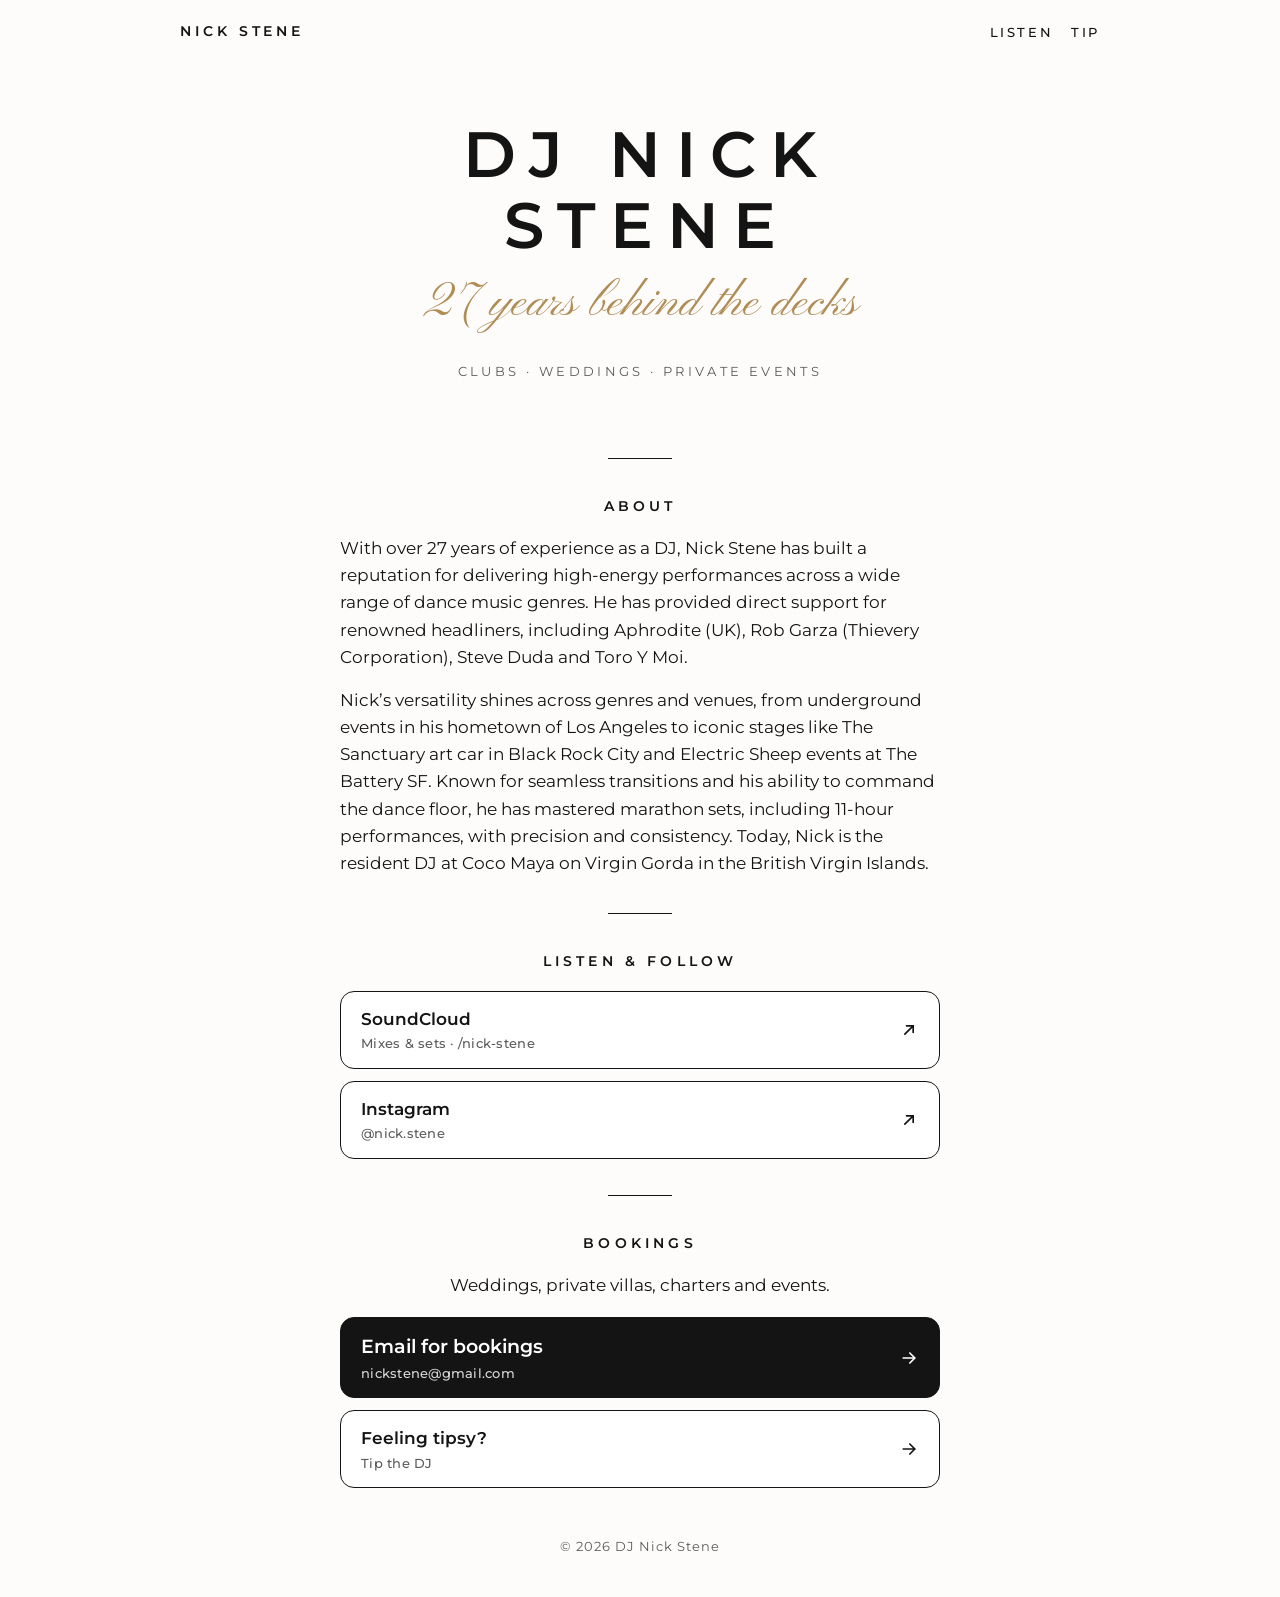
==== index.html @ c1dc42b6 "Add DJ Nick Stene site: home page and /tip page Co-Authored-By: Claude Opus 5.5 <noreply@anthropic.c" ====
<!doctype html>
<html lang="en">
<head>
<meta charset="utf-8">
<meta name="viewport" content="width=device-width, initial-scale=1">
<title>DJ Nick Stene</title>
<meta name="description" content="DJ Nick Stene: 27 years of high-energy dance music for clubs, weddings and private events. Listen on SoundCloud and follow on Instagram.">
<meta property="og:title" content="DJ Nick Stene">
<meta property="og:description" content="27 years behind the decks. Clubs, weddings and private events.">
<meta property="og:url" content="https://djnickstene.com/">
<link rel="preconnect" href="https://fonts.googleapis.com">
<link rel="preconnect" href="https://fonts.gstatic.com" crossorigin>
<link rel="stylesheet" href="https://fonts.googleapis.com/css2?family=Montserrat:wght@400;500;600&family=Pinyon+Script&display=swap">
<link rel="stylesheet" href="/style.css">
</head>
<body>
<header class="top">
  <a class="brand" href="/">Nick Stene</a>
  <nav><a href="#listen">Listen</a><a href="/tip/">Tip</a></nav>
</header>

<main class="wrap">
  <section class="hero">
    <h1>DJ NICK STENE</h1>
    <span class="script">27 years behind the decks</span>
    <p class="tag">Clubs · Weddings · Private events</p>
  </section>

  <hr class="rule">

  <section class="bio" aria-labelledby="about">
    <h2 id="about">About</h2>
    <p>With over 27 years of experience as a DJ, Nick Stene has built a reputation for delivering high-energy performances across a wide range of dance music genres. He has provided direct support for renowned headliners, including Aphrodite (UK), Rob Garza (Thievery Corporation), Steve Duda and Toro Y Moi.</p>
    <p>Nick’s versatility shines across genres and venues, from underground events in his hometown of Los Angeles to iconic stages like The Sanctuary art car in Black Rock City and Electric Sheep events at The Battery SF. Known for seamless transitions and his ability to command the dance floor, he has mastered marathon sets, including 11-hour performances, with precision and consistency. Today, Nick is the resident DJ at Coco Maya on Virgin Gorda in the British Virgin Islands.</p>
  </section>

  <hr class="rule">

  <section id="listen" aria-labelledby="listen-h">
    <h2 id="listen-h">Listen &amp; follow</h2>
    <div class="stack">
      <a class="btn" href="https://soundcloud.com/nick-stene">
        <span>SoundCloud<small>Mixes &amp; sets · /nick-stene</small></span>
        <svg class="arrow" viewBox="0 0 24 24" fill="none" stroke="currentColor" stroke-width="2" stroke-linecap="round" aria-hidden="true"><path d="M7 17 17 7M9 7h8v8"/></svg>
      </a>
      <a class="btn" href="https://www.instagram.com/nick.stene/">
        <span>Instagram<small>@nick.stene</small></span>
        <svg class="arrow" viewBox="0 0 24 24" fill="none" stroke="currentColor" stroke-width="2" stroke-linecap="round" aria-hidden="true"><path d="M7 17 17 7M9 7h8v8"/></svg>
      </a>
    </div>
  </section>

  <hr class="rule">

  <section aria-labelledby="book">
    <h2 id="book">Bookings</h2>
    <p style="text-align:center;margin:0 0 18px">Weddings, private villas, charters and events.</p>
    <div class="stack">
      <a class="btn primary" href="mailto:nickstene@gmail.com?subject=Booking%20inquiry">
        <span>Email for bookings<small>nickstene@gmail.com</small></span>
        <svg class="arrow" viewBox="0 0 24 24" fill="none" stroke="currentColor" stroke-width="2" stroke-linecap="round" aria-hidden="true"><path d="M5 12h14M13 6l6 6-6 6"/></svg>
      </a>
      <a class="btn" href="/tip/">
        <span>Feeling tipsy?<small>Tip the DJ</small></span>
        <svg class="arrow" viewBox="0 0 24 24" fill="none" stroke="currentColor" stroke-width="2" stroke-linecap="round" aria-hidden="true"><path d="M5 12h14M13 6l6 6-6 6"/></svg>
      </a>
    </div>
  </section>
</main>

<footer>© <span id="y"></span> DJ Nick Stene</footer>
<script>document.getElementById('y').textContent = new Date().getFullYear();</script>
</body>
</html>
---- style.css ----
:root {
  --ink: #141414;
  --muted: #5c5c5c;
  --paper: #fdfcfa;
  --line: #141414;
  --soft: #f1eee8;
  --accent: #b08d57;
  --radius: 14px;
}
* { box-sizing: border-box; }
html { -webkit-text-size-adjust: 100%; }
body {
  margin: 0;
  background: var(--paper);
  color: var(--ink);
  font-family: "Montserrat", system-ui, -apple-system, "Segoe UI", sans-serif;
  font-size: 17px;
  line-height: 1.6;
}
a { color: var(--ink); }
img { max-width: 100%; display: block; }

.wrap { max-width: 640px; margin: 0 auto; padding: 0 20px; }

.top {
  display: flex; justify-content: space-between; align-items: center;
  padding: 18px 20px; max-width: 960px; margin: 0 auto;
}
.brand {
  font-weight: 600; letter-spacing: 0.28em; text-transform: uppercase;
  font-size: 14px; text-decoration: none;
}
.top nav a {
  font-size: 13px; letter-spacing: 0.2em; text-transform: uppercase;
  text-decoration: none; margin-left: 18px; font-weight: 500;
}
.top nav a:hover, .brand:hover { color: var(--accent); }

.caps {
  font-weight: 500; letter-spacing: 0.32em; text-transform: uppercase;
}
.script {
  font-family: "Pinyon Script", "Snell Roundhand", cursive;
  font-weight: 400; letter-spacing: 0; text-transform: none;
}

/* Home hero */
.hero { text-align: center; padding: 56px 0 40px; }
.hero h1 {
  margin: 0; font-size: clamp(34px, 9vw, 64px); font-weight: 600;
  letter-spacing: 0.22em; padding-left: 0.22em; line-height: 1.1;
}
.hero .script { display: block; font-size: clamp(30px, 8vw, 48px); margin-top: 6px; color: var(--accent); }
.hero p.tag {
  margin: 18px 0 0; font-size: 13px; letter-spacing: 0.26em;
  text-transform: uppercase; color: var(--muted);
}

.rule { width: 64px; height: 1px; background: var(--line); margin: 36px auto; border: 0; }

section h2 {
  text-align: center; font-size: 14px; font-weight: 600;
  letter-spacing: 0.3em; text-transform: uppercase; margin: 0 0 18px;
}
.bio p { margin: 0 0 16px; text-wrap: pretty; }

/* Buttons */
.stack { display: flex; flex-direction: column; gap: 12px; }
.btn {
  display: flex; align-items: center; justify-content: space-between; gap: 12px;
  min-height: 60px; padding: 14px 20px;
  border: 1.5px solid var(--line); border-radius: var(--radius);
  background: #fff; color: var(--ink); text-decoration: none;
  font: inherit; font-weight: 600; font-size: 17px; cursor: pointer; width: 100%; text-align: left;
}
.btn small { display: block; font-weight: 500; font-size: 13px; color: var(--muted); letter-spacing: 0.02em; }
.btn .arrow { flex: none; width: 20px; height: 20px; }
.btn:hover { background: var(--soft); }
.btn:focus-visible, summary:focus-visible { outline: 3px solid var(--accent); outline-offset: 2px; }
.btn.primary { background: var(--ink); color: #fff; min-height: 72px; font-size: 19px; }
.btn.primary small { color: #d9d9d9; }
.btn.primary:hover { background: #2b2b2b; }
.btn.pending { opacity: 0.55; pointer-events: none; }

.row { display: grid; grid-template-columns: 1fr 1fr; gap: 12px; }

/* Zelle + Tap to Cash panels */
details.panel {
  border: 1.5px solid var(--line); border-radius: var(--radius); background: #fff;
}
details.panel summary {
  list-style: none; cursor: pointer; min-height: 60px; padding: 14px 20px;
  display: flex; align-items: center; justify-content: space-between; gap: 12px;
  font-weight: 600;
}
details.panel summary::-webkit-details-marker { display: none; }
details.panel summary small { display: block; font-weight: 500; font-size: 13px; color: var(--muted); }
details.panel .chev { transition: transform .2s; width: 20px; height: 20px; flex: none; }
details.panel[open] .chev { transform: rotate(180deg); }
details.panel .body { padding: 0 20px 18px; }
details.panel ol { margin: 0; padding-left: 22px; }
details.panel li { margin-bottom: 6px; }
.note { font-size: 14px; color: var(--muted); margin: 12px 0 0; }

.copyline {
  display: flex; gap: 10px; align-items: center; flex-wrap: wrap;
  background: var(--soft); border-radius: 10px; padding: 12px 14px;
}
.copyline code { font-family: inherit; font-weight: 600; font-size: 16px; word-break: break-all; flex: 1 1 200px; }
.copy {
  min-height: 44px; padding: 8px 16px; border-radius: 10px; border: 1.5px solid var(--line);
  background: #fff; font: inherit; font-weight: 600; font-size: 15px; cursor: pointer;
}
.copy:hover { background: var(--ink); color: #fff; }

/* Tip page header */
.tiphead { text-align: center; padding: 36px 0 24px; }
.tiphead .feeling { font-size: clamp(28px, 9vw, 40px); font-weight: 500; letter-spacing: 0.3em; padding-left: 0.3em; }
.tiphead .tipsy { font-size: clamp(64px, 20vw, 96px); line-height: 0.8; display: block; margin-top: -4px; }
.tiphead p { margin: 18px 0 0; font-size: 13px; letter-spacing: 0.26em; text-transform: uppercase; color: var(--muted); }
.tiphead p strong { display: block; color: var(--ink); font-size: 18px; letter-spacing: 0.18em; margin-top: 6px; }

.label { font-size: 12px; font-weight: 600; letter-spacing: 0.3em; text-transform: uppercase; color: var(--muted); margin: 30px 0 12px; text-align: center; }

footer { text-align: center; padding: 48px 20px 40px; font-size: 13px; color: var(--muted); letter-spacing: 0.08em; }
footer a { color: var(--muted); }

@media (max-width: 380px) { .row { grid-template-columns: 1fr; } }
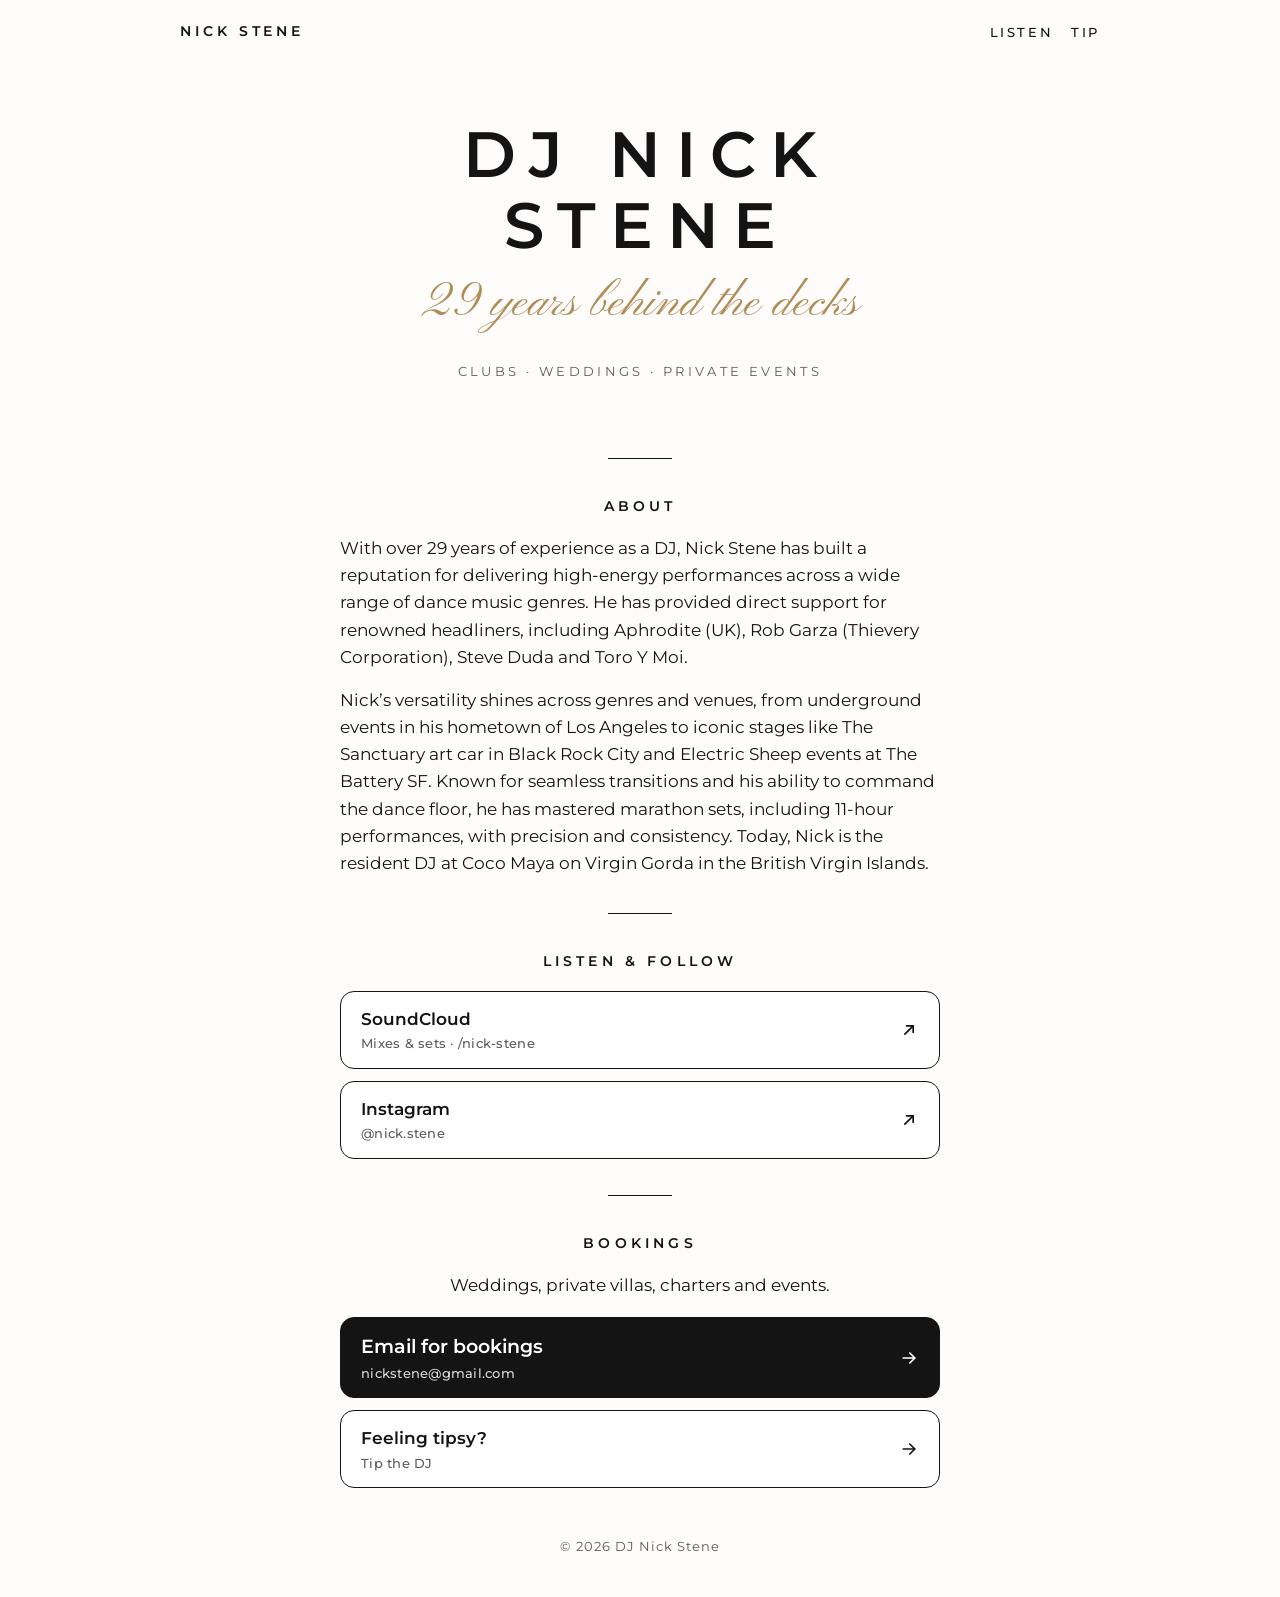
==== commit 10781686: "Home page: 29 years DJing (since 1997), counts up each year Co-Authored-By: Claude Opus 5.5 <noreply" ====
--- a/index.html
+++ b/index.html
@@ -4,9 +4,9 @@
 <meta charset="utf-8">
 <meta name="viewport" content="width=device-width, initial-scale=1">
 <title>DJ Nick Stene</title>
-<meta name="description" content="DJ Nick Stene: 27 years of high-energy dance music for clubs, weddings and private events. Listen on SoundCloud and follow on Instagram.">
+<meta name="description" content="DJ Nick Stene: 29 years of high-energy dance music for clubs, weddings and private events. Listen on SoundCloud and follow on Instagram.">
 <meta property="og:title" content="DJ Nick Stene">
-<meta property="og:description" content="27 years behind the decks. Clubs, weddings and private events.">
+<meta property="og:description" content="29 years behind the decks. Clubs, weddings and private events.">
 <meta property="og:url" content="https://djnickstene.com/">
 <link rel="preconnect" href="https://fonts.googleapis.com">
 <link rel="preconnect" href="https://fonts.gstatic.com" crossorigin>
@@ -22,7 +22,7 @@
 <main class="wrap">
   <section class="hero">
     <h1>DJ NICK STENE</h1>
-    <span class="script">27 years behind the decks</span>
+    <span class="script"><span class="dj-years">29</span> years behind the decks</span>
     <p class="tag">Clubs · Weddings · Private events</p>
   </section>
 
@@ -30,7 +30,7 @@
 
   <section class="bio" aria-labelledby="about">
     <h2 id="about">About</h2>
-    <p>With over 27 years of experience as a DJ, Nick Stene has built a reputation for delivering high-energy performances across a wide range of dance music genres. He has provided direct support for renowned headliners, including Aphrodite (UK), Rob Garza (Thievery Corporation), Steve Duda and Toro Y Moi.</p>
+    <p>With over <span class="dj-years">29</span> years of experience as a DJ, Nick Stene has built a reputation for delivering high-energy performances across a wide range of dance music genres. He has provided direct support for renowned headliners, including Aphrodite (UK), Rob Garza (Thievery Corporation), Steve Duda and Toro Y Moi.</p>
     <p>Nick’s versatility shines across genres and venues, from underground events in his hometown of Los Angeles to iconic stages like The Sanctuary art car in Black Rock City and Electric Sheep events at The Battery SF. Known for seamless transitions and his ability to command the dance floor, he has mastered marathon sets, including 11-hour performances, with precision and consistency. Today, Nick is the resident DJ at Coco Maya on Virgin Gorda in the British Virgin Islands.</p>
   </section>
 
@@ -70,5 +70,8 @@
 
 <footer>© <span id="y"></span> DJ Nick Stene</footer>
 <script>document.getElementById('y').textContent = new Date().getFullYear();</script>
+<script>/* Nick started DJing in 1997; keeps the count current each year */
+document.querySelectorAll(".dj-years").forEach(function(e){e.textContent=new Date().getFullYear()-1997;});
+</script>
 </body>
 </html>
